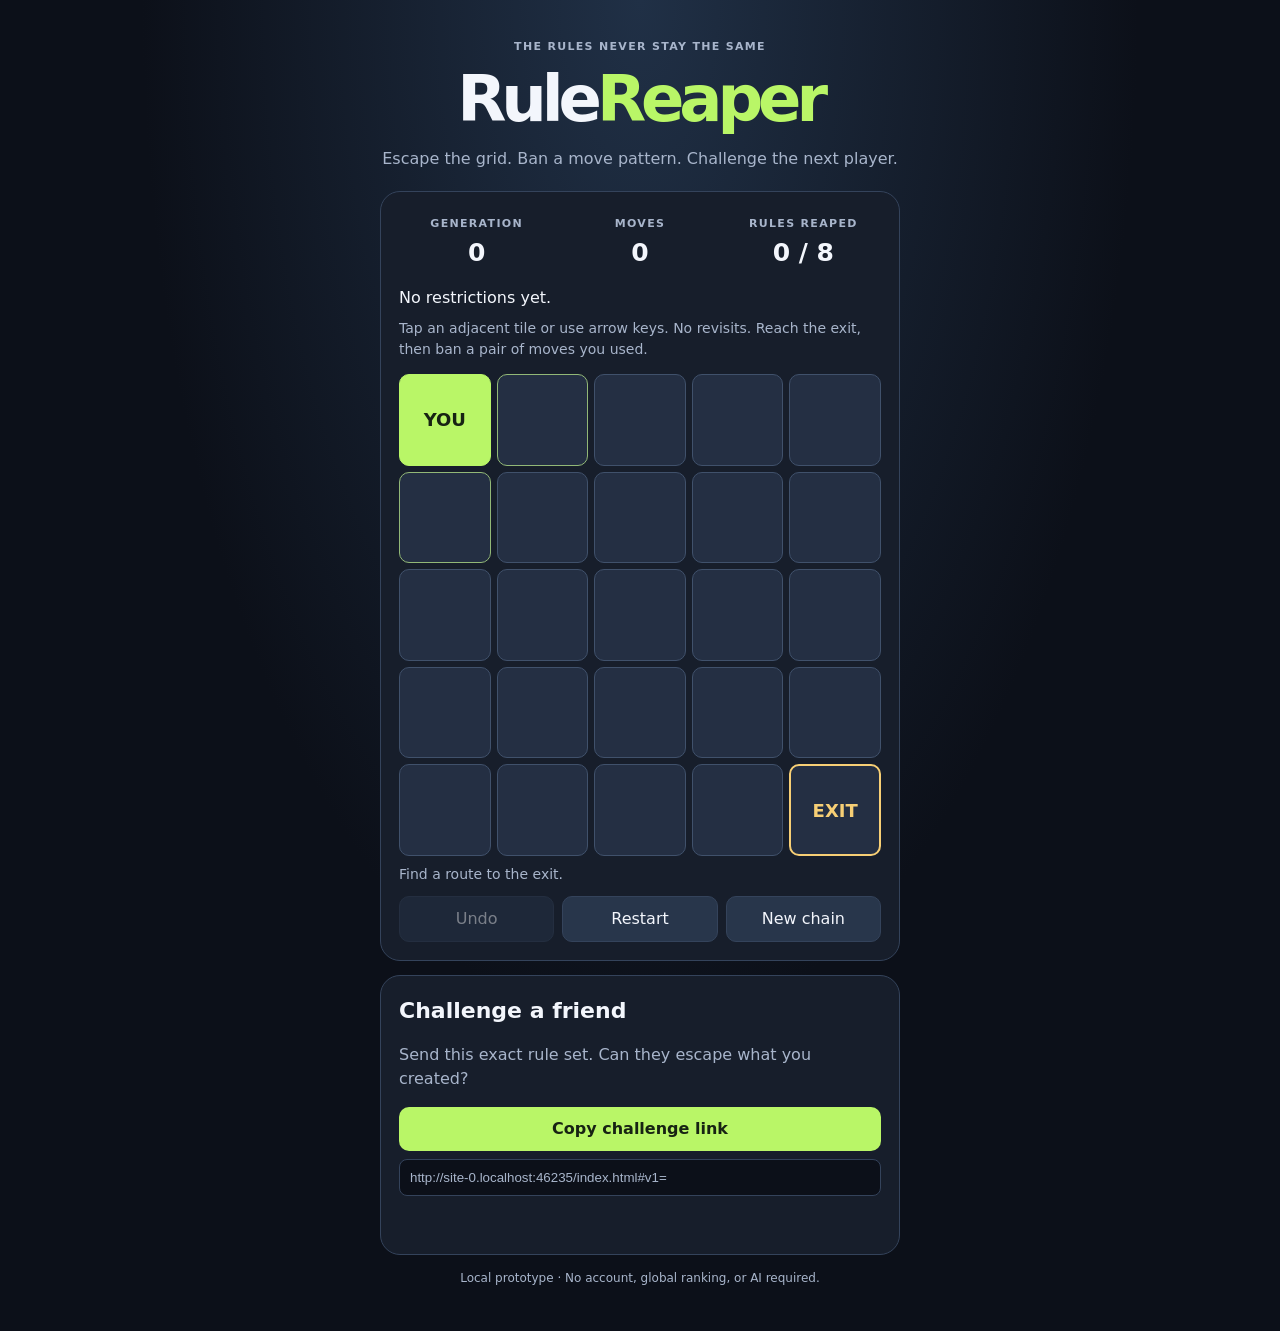
==== index.html @ 5f9a3380 "feat: playable RuleReaper prototype and viral-first master plan" ====
<!doctype html>
<html lang="en"><head><meta charset="utf-8"><meta name="viewport" content="width=device-width,initial-scale=1"><meta name="description" content="Win the puzzle. Reap a rule. Challenge a friend."><title>RuleReaper — Win. Reap. Repeat.</title><link rel="stylesheet" href="./style.css"></head>
<body><main><header><p class="eyebrow">THE RULES NEVER STAY THE SAME</p><h1>Rule<span>Reaper</span></h1><p class="tagline">Escape the grid. Ban a move pattern. Challenge the next player.</p></header>
<section class="panel" aria-label="Puzzle"><div class="stats"><div><small>GENERATION</small><strong id="generation">0</strong></div><div><small>MOVES</small><strong id="moves">0</strong></div><div><small>RULES REAPED</small><strong id="count">0 / 8</strong></div></div>
<div id="rules" class="rules"></div><p class="help">Tap an adjacent tile or use arrow keys. No revisits. Reach the exit, then ban a pair of moves you used.</p><div id="grid" class="grid" aria-label="5 by 5 puzzle"></div><p id="status" role="status" aria-live="polite"></p><div class="actions"><button id="undo">Undo</button><button id="reset">Restart</button><button id="fresh">New chain</button></div></section>
<section id="win" class="panel win" hidden><h2>You escaped.</h2><p>Choose a pair to forbid. Your old solution will no longer work, but another must survive.</p><div id="choices" class="choices"></div><p id="reapStatus" role="status"></p></section>
<section class="panel"><h2>Challenge a friend</h2><p>Send this exact rule set. Can they escape what you created?</p><button id="share" class="primary">Copy challenge link</button><input id="shareLink" aria-label="Challenge link" readonly><p id="shareStatus" role="status"></p></section>
<footer>Local prototype · No account, global ranking, or AI required.</footer></main><script type="module" src="./src/app.mjs"></script></body></html>
---- style.css ----
:root{color-scheme:dark;--bg:#0c1019;--panel:#171e2b;--ink:#f3f6fc;--muted:#a8b5cb;--accent:#b9f667;--edge:#34435b}*{box-sizing:border-box}body{margin:0;background:radial-gradient(ellipse at top,#203046,var(--bg) 55%);color:var(--ink);font:16px/1.5 system-ui,sans-serif}main{width:min(100% - 24px,520px);margin:0 auto;padding:28px 0 44px}header{text-align:center;margin-bottom:20px}.eyebrow,small{letter-spacing:.12em;color:var(--muted);font-size:11px;font-weight:700}h1{font-size:clamp(42px,10vw,64px);letter-spacing:-.08em;line-height:1;margin:9px 0}h1 span{color:var(--accent)}h2{font-size:22px;margin:0 0 6px}.tagline,.help,p{color:var(--muted)}.panel{padding:18px;border:1px solid var(--edge);border-radius:20px;background:var(--panel);margin-bottom:14px}.stats{display:grid;grid-template-columns:repeat(3,1fr);gap:8px;text-align:center}.stats strong{display:block;font-size:25px}.rules{display:flex;gap:6px;flex-wrap:wrap;margin:15px 0 8px}.rule{padding:4px 10px;background:#382835;color:#ffc3ce;border-radius:8px;font-weight:700;font-size:14px}.help{font-size:14px;margin:8px 0 14px}.grid{display:grid;grid-template-columns:repeat(5,1fr);gap:6px}.cell{aspect-ratio:1;min-width:0;min-height:44px;padding:0;background:#242f43;color:var(--muted);font-size:clamp(12px,3vw,18px);border:1px solid #40516b;border-radius:10px;cursor:pointer}.cell.visited{background:#304a3e;color:#d3f5c5}.cell.current{background:var(--accent);color:#172313;border-color:var(--accent);font-weight:800}.cell.exit:not(.current){border:2px solid #f7cf75;color:#f7cf75;font-weight:700}.cell.legal:not(.exit){border-color:#92b877}button{font:inherit;color:var(--ink);background:#28364b;border:1px solid var(--edge);border-radius:10px;padding:10px 12px;cursor:pointer;min-height:44px}button:disabled{opacity:.45;cursor:not-allowed}button:focus-visible,input:focus-visible{outline:3px solid #f7cf75;outline-offset:3px}.actions{display:flex;gap:8px;flex-wrap:wrap}.actions button{flex:1}.primary{background:var(--accent);color:#172313;font-weight:800;width:100%;border:0}.choices{display:grid;grid-template-columns:repeat(3,1fr);gap:8px}.choices button{font-weight:700}#status,#reapStatus,#shareStatus{min-height:24px;margin:8px 0;font-size:14px}#shareLink{width:100%;margin-top:8px;background:#0c1019;color:var(--muted);border:1px solid var(--edge);border-radius:8px;padding:10px}footer{text-align:center;color:var(--muted);font-size:12px}[hidden]{display:none!important}@media(max-width:360px){.panel{padding:11px}.grid{gap:4px}}
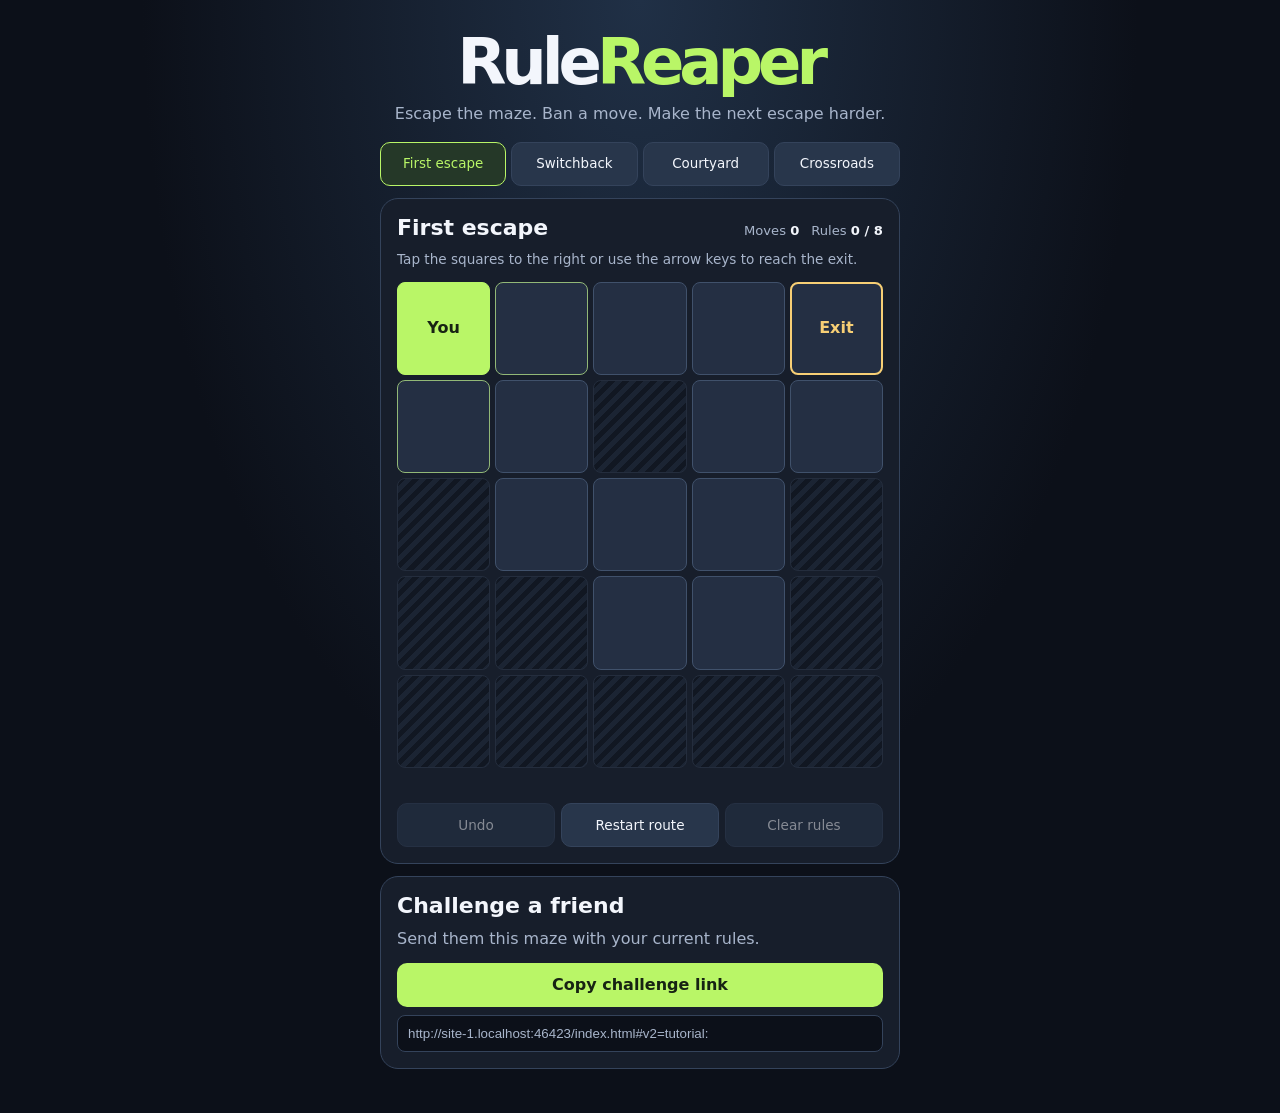
==== commit 0d9b5de4: "Make RuleReaper mazes clearer and add tap-to-reload updates" ====
--- a/index.html
+++ b/index.html
@@ -1,8 +1,53 @@
-<!doctype html>
-<html lang="en"><head><meta charset="utf-8"><meta name="viewport" content="width=device-width,initial-scale=1"><meta name="description" content="Win the puzzle. Reap a rule. Challenge a friend."><title>RuleReaper — Win. Reap. Repeat.</title><link rel="stylesheet" href="./style.css"></head>
-<body><main><header><p class="eyebrow">THE RULES NEVER STAY THE SAME</p><h1>Rule<span>Reaper</span></h1><p class="tagline">Escape the grid. Ban a move pattern. Challenge the next player.</p></header>
-<section class="panel" aria-label="Puzzle"><div class="stats"><div><small>GENERATION</small><strong id="generation">0</strong></div><div><small>MOVES</small><strong id="moves">0</strong></div><div><small>RULES REAPED</small><strong id="count">0 / 8</strong></div></div>
-<div id="rules" class="rules"></div><p class="help">Tap an adjacent tile or use arrow keys. No revisits. Reach the exit, then ban a pair of moves you used.</p><div id="grid" class="grid" aria-label="5 by 5 puzzle"></div><p id="status" role="status" aria-live="polite"></p><div class="actions"><button id="undo">Undo</button><button id="reset">Restart</button><button id="fresh">New chain</button></div></section>
-<section id="win" class="panel win" hidden><h2>You escaped.</h2><p>Choose a pair to forbid. Your old solution will no longer work, but another must survive.</p><div id="choices" class="choices"></div><p id="reapStatus" role="status"></p></section>
-<section class="panel"><h2>Challenge a friend</h2><p>Send this exact rule set. Can they escape what you created?</p><button id="share" class="primary">Copy challenge link</button><input id="shareLink" aria-label="Challenge link" readonly><p id="shareStatus" role="status"></p></section>
-<footer>Local prototype · No account, global ranking, or AI required.</footer></main><script type="module" src="./src/app.mjs"></script></body></html>+﻿<!doctype html>
+<html lang="en">
+<head>
+  <meta charset="utf-8">
+  <meta name="viewport" content="width=device-width,initial-scale=1">
+  <meta name="description" content="Escape the maze, ban a move, and challenge a friend.">
+  <meta name="rulereaper-build" content="development">
+  <title>RuleReaper</title>
+  <link rel="stylesheet" href="./style.css">
+</head>
+<body>
+  <main>
+    <header>
+      <h1>Rule<span>Reaper</span></h1>
+      <p class="tagline">Escape the maze. Ban a move. Make the next escape harder.</p>
+      <button id="reloadVersion" class="update" hidden>A new version is out. Tap to reload.</button>
+    </header>
+    <nav id="mazes" class="mazes" aria-label="Choose a maze"></nav>
+    <section class="panel" aria-labelledby="mazeTitle">
+      <div class="puzzle-heading">
+        <h2 id="mazeTitle" tabindex="-1"></h2>
+        <div class="stats">
+          <span>Moves <strong id="moves">0</strong></span>
+          <span>Rules <strong id="count">0 / 8</strong></span>
+        </div>
+      </div>
+      <div id="rules" class="rules" aria-label="Banned moves"></div>
+      <p id="help" class="help"></p>
+      <div id="grid" class="grid" aria-label="5 by 5 maze"></div>
+      <p id="status" role="status"></p>
+      <div class="actions">
+        <button id="undo">Undo</button>
+        <button id="reset">Restart route</button>
+        <button id="fresh">Clear rules</button>
+      </div>
+    </section>
+    <section id="win" class="panel win" hidden aria-labelledby="winTitle">
+      <h2 id="winTitle" tabindex="-1">You escaped.</h2>
+      <p id="winHelp"></p>
+      <div id="choices" class="choices"></div>
+      <button id="nextMaze" class="primary" hidden></button>
+    </section>
+    <section class="panel">
+      <h2>Challenge a friend</h2>
+      <p>Send them this maze with your current rules.</p>
+      <button id="share" class="primary">Copy challenge link</button>
+      <input id="shareLink" aria-label="Challenge link" readonly>
+      <p id="shareStatus" role="status" hidden></p>
+    </section>
+  </main>
+  <script type="module" src="./src/app.mjs"></script>
+</body>
+</html>
--- a/style.css
+++ b/style.css
@@ -1 +1,92 @@
-:root{color-scheme:dark;--bg:#0c1019;--panel:#171e2b;--ink:#f3f6fc;--muted:#a8b5cb;--accent:#b9f667;--edge:#34435b}*{box-sizing:border-box}body{margin:0;background:radial-gradient(ellipse at top,#203046,var(--bg) 55%);color:var(--ink);font:16px/1.5 system-ui,sans-serif}main{width:min(100% - 24px,520px);margin:0 auto;padding:28px 0 44px}header{text-align:center;margin-bottom:20px}.eyebrow,small{letter-spacing:.12em;color:var(--muted);font-size:11px;font-weight:700}h1{font-size:clamp(42px,10vw,64px);letter-spacing:-.08em;line-height:1;margin:9px 0}h1 span{color:var(--accent)}h2{font-size:22px;margin:0 0 6px}.tagline,.help,p{color:var(--muted)}.panel{padding:18px;border:1px solid var(--edge);border-radius:20px;background:var(--panel);margin-bottom:14px}.stats{display:grid;grid-template-columns:repeat(3,1fr);gap:8px;text-align:center}.stats strong{display:block;font-size:25px}.rules{display:flex;gap:6px;flex-wrap:wrap;margin:15px 0 8px}.rule{padding:4px 10px;background:#382835;color:#ffc3ce;border-radius:8px;font-weight:700;font-size:14px}.help{font-size:14px;margin:8px 0 14px}.grid{display:grid;grid-template-columns:repeat(5,1fr);gap:6px}.cell{aspect-ratio:1;min-width:0;min-height:44px;padding:0;background:#242f43;color:var(--muted);font-size:clamp(12px,3vw,18px);border:1px solid #40516b;border-radius:10px;cursor:pointer}.cell.visited{background:#304a3e;color:#d3f5c5}.cell.current{background:var(--accent);color:#172313;border-color:var(--accent);font-weight:800}.cell.exit:not(.current){border:2px solid #f7cf75;color:#f7cf75;font-weight:700}.cell.legal:not(.exit){border-color:#92b877}button{font:inherit;color:var(--ink);background:#28364b;border:1px solid var(--edge);border-radius:10px;padding:10px 12px;cursor:pointer;min-height:44px}button:disabled{opacity:.45;cursor:not-allowed}button:focus-visible,input:focus-visible{outline:3px solid #f7cf75;outline-offset:3px}.actions{display:flex;gap:8px;flex-wrap:wrap}.actions button{flex:1}.primary{background:var(--accent);color:#172313;font-weight:800;width:100%;border:0}.choices{display:grid;grid-template-columns:repeat(3,1fr);gap:8px}.choices button{font-weight:700}#status,#reapStatus,#shareStatus{min-height:24px;margin:8px 0;font-size:14px}#shareLink{width:100%;margin-top:8px;background:#0c1019;color:var(--muted);border:1px solid var(--edge);border-radius:8px;padding:10px}footer{text-align:center;color:var(--muted);font-size:12px}[hidden]{display:none!important}@media(max-width:360px){.panel{padding:11px}.grid{gap:4px}}+﻿:root {
+  color-scheme: dark;
+  --bg: #0c1019;
+  --panel: #171e2b;
+  --ink: #f3f6fc;
+  --muted: #a8b5cb;
+  --accent: #b9f667;
+  --edge: #34435b;
+  --gold: #f7cf75;
+  --alert: #ffb6a6;
+}
+
+* { box-sizing: border-box; }
+body {
+  margin: 0;
+  background: radial-gradient(ellipse at top, #203046, var(--bg) 55%);
+  color: var(--ink);
+  font: 16px/1.5 system-ui, sans-serif;
+}
+main { width: min(100% - 24px, 520px); margin: 0 auto; padding: 22px 0 32px; }
+header { text-align: center; margin-bottom: 16px; }
+h1 { font-size: clamp(42px, 10vw, 64px); letter-spacing: -.08em; line-height: 1; margin: 8px 0; }
+h1 span { color: var(--accent); }
+h2 { font-size: 22px; line-height: 1.2; margin: 0; }
+p { color: var(--muted); margin: 8px 0 12px; }
+
+button {
+  font: inherit;
+  color: var(--ink);
+  background: #28364b;
+  border: 1px solid var(--edge);
+  border-radius: 10px;
+  padding: 8px 12px;
+  cursor: pointer;
+  min-height: 44px;
+}
+button:disabled { opacity: .5; cursor: default; }
+:focus-visible { outline: 3px solid var(--gold); outline-offset: 3px; }
+.primary { background: var(--accent); color: #172313; font-weight: 800; width: 100%; border: 0; }
+.update { width: 100%; background: var(--gold); color: #2b200d; font-weight: 800; border: 0; }
+
+.mazes { display: grid; grid-template-columns: repeat(4, minmax(0, 1fr)); gap: 5px; margin-bottom: 12px; }
+.mazes button { font-size: .84rem; padding: 5px 2px; line-height: 1.15; }
+.mazes [aria-pressed="true"] { color: var(--accent); border-color: var(--accent); background: #253828; }
+.panel { padding: 16px; border: 1px solid var(--edge); border-radius: 18px; background: var(--panel); margin-bottom: 12px; }
+.puzzle-heading { display: flex; flex-wrap: wrap; align-items: baseline; justify-content: space-between; gap: 6px 12px; }
+.stats { display: flex; gap: 12px; font-size: .82rem; color: var(--muted); }
+.stats strong { color: var(--ink); }
+.rules { display: grid; gap: 5px; }
+.rules:not(:empty) { margin-top: 10px; }
+.rule { display: flex; align-items: center; gap: 8px; padding: 5px 9px; background: #382835; color: #ffd0d5; border-radius: 8px; font-size: .85rem; }
+.rule-arrows { white-space: nowrap; font-size: 1.06rem; font-weight: 800; }
+.help { font-size: .85rem; }
+
+.grid { display: grid; grid-template-columns: repeat(5, minmax(0, 1fr)); gap: 5px; }
+.cell {
+  position: relative;
+  aspect-ratio: 1;
+  min-width: 0;
+  min-height: 44px;
+  padding: 0;
+  background: #242f43;
+  color: var(--muted);
+  font-size: clamp(11px, 3vw, 16px);
+  border: 1px solid #40516b;
+  border-radius: 8px;
+  touch-action: manipulation;
+}
+.cell.wall { opacity: 1; border-color: #242d3d; background: repeating-linear-gradient(135deg, #111722 0 5px, #1b2433 5px 10px); }
+.cell.visited { background: #304a3e; color: #d3f5c5; }
+.cell.exit { border: 2px solid var(--gold); color: var(--gold); font-weight: 750; }
+.cell.legal:not(.exit) { border-color: #92b877; }
+.cell.current { background: var(--accent); color: #172313; border-color: var(--accent); font-weight: 800; }
+.cell.ghost::before { content: ""; position: absolute; inset: 4px; border: 1px dashed #9aaec1; border-radius: 5px; pointer-events: none; }
+.cell.current.ghost::before { border-color: #527b44; }
+.cell.ghost-stop::after { content: "×"; position: absolute; right: 4px; top: 1px; color: var(--alert); font-weight: 900; font-size: 1.15rem; line-height: 1; }
+.cell.blocked { box-shadow: inset 0 0 0 2px #ee947c; }
+.cell.blocked-target { background: #50322e; border-color: var(--alert); }
+
+.actions { display: flex; gap: 6px; }
+.actions button { flex: 1; padding-inline: 4px; font-size: .85rem; }
+.choices { display: flex; flex-wrap: wrap; gap: 6px; }
+.choices button { display: inline-flex; align-items: center; gap: 6px; font-size: .85rem; }
+.choices .rule-arrows { color: var(--gold); }
+#nextMaze:not([hidden]) { margin-top: 10px; }
+#status, #shareStatus { min-height: 21px; margin: 7px 0; font-size: .85rem; }
+#shareLink { width: 100%; margin-top: 8px; background: var(--bg); color: var(--muted); border: 1px solid var(--edge); border-radius: 8px; padding: 10px; }
+[hidden] { display: none !important; }
+@media (max-width: 360px) {
+  .panel { padding: 11px; }
+  .grid { gap: 4px; }
+}
